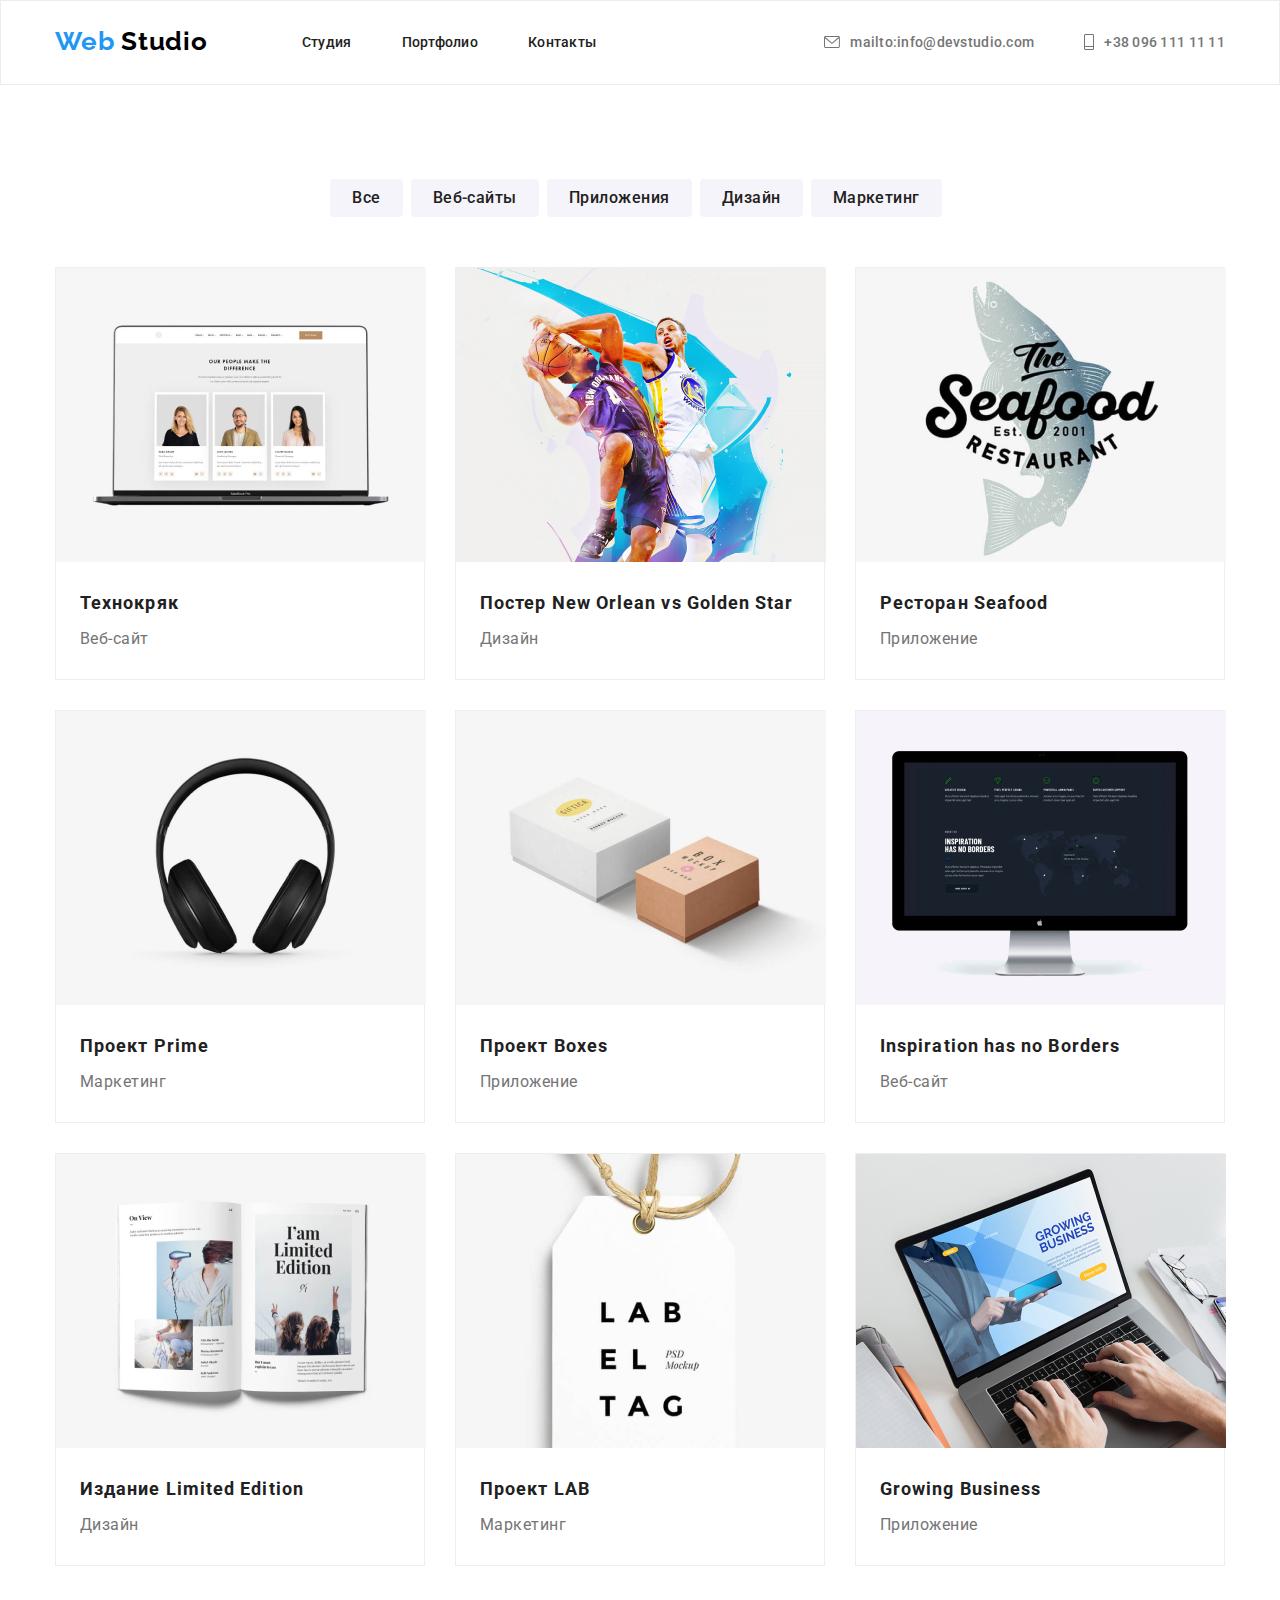
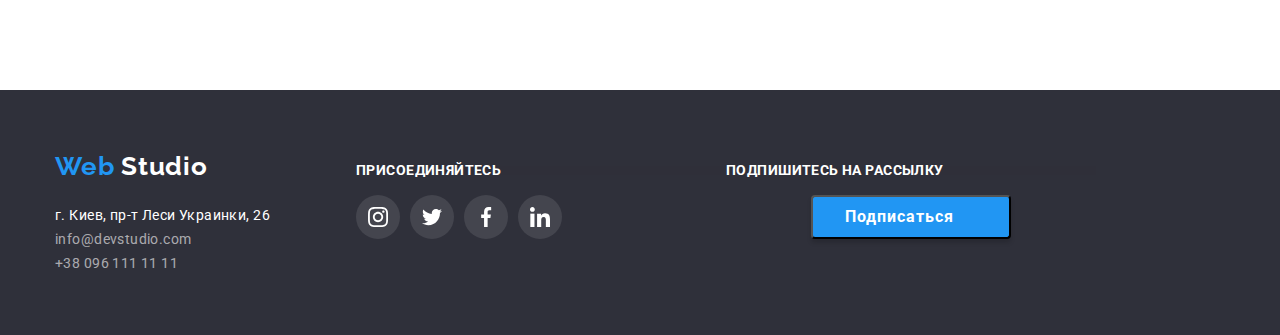
==== portfolio.html @ f8ed7c18 "Create portfolio.html" ====
<!DOCTYPE html>
<html lang="ru">
	<head>
		<meta charset="UTF-8" />
		<meta name="viewport" content="width=device-width, initial-scale=1.0" />
		<meta http-equiv="X-UA-Compatible" content="ie=edge" />
		<title>WebStudio</title>
		<link
			href="https://fonts.googleapis.com/css2?family=Raleway:wght@700&family=Roboto:wght@400;500;700;900&display=swap"
			rel="stylesheet"
		/>
		<link rel="stylesheet" href="./css/normalize.css" />
		<link rel="stylesheet" href="./css/style.css" />
	</head>
	<body>
		<header>
			<div class="conteiner flexbox">
				<nav class="navigation">
					<div class="logo">
						<p>
							<span class="words">Web</span>
							<span class="word">Studio</span>
						</p>
					</div>
					<ul class="list menu-list">
						<li class="menu-item"><a href="./index.html" class="menu-link">Студия</a></li>
						<li class="menu-item"><a href="./portfolio.html" class="menu-link">Портфолио</a></li>
						<li class="menu-item"><a href="#" class="menu-link">Контакты</a></li>
					</ul>
				</nav>
				<ul class="list adres-list">
					<li class="adres">
						<a href="mailto:info@devstudio.com" class="contacts-link" aria-label="написать письмо">
                          <svg class="sprite-envelope" width="16" height="12">
							 <use xlink:href="./images/sprite.svg#icon-envelope"></use>
						  </svg>
						  mailto:info@devstudio.com
					    </a>
					</li>
					<li class="adres">
						<a href="tel:+380961111111" class="contacts-link" aria-label="позвонить">
					       <svg class="sprite-smartphone" width="10" height="16">
						       <use xlink:href="./images/sprite.svg#icon-vector"></use>
						   </svg>
						   +38 096 111 11 11
						</a>
					</li>
				</ul>
			</div>
		</header>
		<main>
			<section class="section-portfolio">
				<div class="conteiner">
					<ul class="list portfolio-nav">
						<li class="portfolio-nav-item"><button type="button" class="btn-portfolio">Все</button></li>
						<li class="portfolio-nav-item"><button type="button" class="btn-portfolio">Веб-сайты</button></li>
						<li class="portfolio-nav-item"><button type="button" class="btn-portfolio">Приложения</button></li>
						<li class="portfolio-nav-item"><button type="button" class="btn-portfolio">Дизайн</button></li>
						<li class="portfolio-nav-item"><button type="button" class="btn-portfolio">Маркетинг</button></li>
					</ul>
					<ul class="list portfolio-main">
						<li class="portfolio">
							<a href="" class="porfolio-item">
								<img src="./images/img(1).jpg" alt="пример_работы_категории_веб-сайт" />
								<div class="portfolio-name">
									<h3 class="title-portfolio">Технокряк</h3>
									<!--<p class="portfolio-link">
										Технокряк это современная площадка распространения коронавируса. Компании используют эту платформу для
										цифрового шпионажа и атак на защищённые сервера конкурентов.
									</p>-->
									<p class="category-portfolio">Веб-сайт</p>
								</div>
							</a>
						</li>
						<li class="portfolio">
							<a href="" class="porfolio-item">
								<img src="./images/img(2).jpg" alt="пример_работы_категории_дизайн" />
								<div class="portfolio-name">
									<h3 class="title-portfolio">Постер New Orlean vs Golden Star</h3>
								    <!--<p class="portfolio-link">
									    Технокряк это современная площадка распространения коронавируса. Компании используют эту платформу для
									    цифрового шпионажа и атак на защищённые сервера конкурентов.
								    </p>-->
								    <p class="category-portfolio">Дизайн</p>
								</div>
							</a>
						</li>
						<li class="portfolio">
							<a href="" class="porfolio-item">
								<img src="./images/img(3).jpg" alt="пример_работы_категории_приложение" />
								<div class="portfolio-name">
									<h3 class="title-portfolio">Ресторан Seafood</h3>
									<!--<p class="portfolio-link">
										Технокряк это современная площадка распространения коронавируса. Компании используют эту платформу для
										цифрового шпионажа и атак на защищённые сервера конкурентов.
									</p>-->
									<p class="category-portfolio">Приложение</p>
								</div>
							</a>
						</li>
						<li class="portfolio">
							<a href="" class="porfolio-item">
								<img src="./images/img(4).jpg" alt="пример_работы_категории_маркетинг" />
								<div class="portfolio-name">
									<h3 class="title-portfolio">Проект Prime</h3>
									<!--<p class="portfolio-link">
										Технокряк это современная площадка распространения коронавируса. Компании используют эту платформу для
										цифрового шпионажа и атак на защищённые сервера конкурентов.
									</p>-->
									<p class="category-portfolio">Маркетинг</p>
								</div>
							</a>
						</li>
						<li class="portfolio">
							<a href="" class="porfolio-item">
								<img src="./images/img(5).jpg" alt="пример_работы_категории_приложение" />
								<div class="portfolio-name">
									<h3 class="title-portfolio">Проект Boxes</h3>
									<!--<p class="portfolio-link">
										Технокряк это современная площадка распространения коронавируса. Компании используют эту платформу для
										цифрового шпионажа и атак на защищённые сервера конкурентов.
									</p>-->
									<p class="category-portfolio">Приложение</p>
								</div>
							</a>
						</li>
						<li class="portfolio">
							<a href="" class="porfolio-item">
								<img src="./images/img(6).jpg" alt="пример_работы_категории_веб-сайт" />
								<div class="portfolio-name">
									<h3 class="title-portfolio">Inspiration has no Borders</h3>
									<!--<p class="portfolio-link">
										Технокряк это современная площадка распространения коронавируса. Компании используют эту платформу для
										цифрового шпионажа и атак на защищённые сервера конкурентов.
									</p>-->
									<p class="category-portfolio">Веб-сайт</p>
								</div>
							</a>
						</li>
						<li class="portfolio">
							<a href="" class="porfolio-item">
								<img src="./images/img(7).jpg" alt="пример_работы_категории_дизайн" />
								<div class="portfolio-name">
									<h3 class="title-portfolio">Издание Limited Edition</h3>
									<!--<p class="portfolio-link">
										Технокряк это современная площадка распространения коронавируса. Компании используют эту платформу для
										цифрового шпионажа и атак на защищённые сервера конкурентов.
									</p>-->
									<p class="category-portfolio">Дизайн</p>
								</div>
							</a>
						</li>
						<li class="portfolio">
							<a href="" class="porfolio-item">
								<img src="./images/img(8).jpg" alt="пример_работы_категории_маркетинг" />
								<div class="portfolio-name">
									<h3 class="title-portfolio">Проект LAB</h3>
								    <!--<p class="portfolio-link">
									    Технокряк это современная площадка распространения коронавируса. Компании используют эту платформу для
									    цифрового шпионажа и атак на защищённые сервера конкурентов.
								    </p>-->
								    <p class="category-portfolio">Маркетинг</p>
								</div>
							</a>
						</li>
						<li class="portfolio">
							<a href="" class="porfolio-item">
								<img src="./images/img(9).jpg" alt="пример_работы_категории_приложение" />
								<div class="portfolio-name">
									<h3 class="title-portfolio">Growing Business</h3>
									<!--<p class="portfolio-link">
										Технокряк это современная площадка распространения коронавируса. Компании используют эту платформу для
										цифрового шпионажа и атак на защищённые сервера конкурентов.
									</p>-->
									<p class="category-portfolio">Приложение</p>
								</div>
							</a>
						</li>
					</ul>
				</div>
			</section>
		</main>
		<footer class="footer">
			<div class="conteiner footer-flexbox">
				<div class="footer-address">
					<div class="logo footer-logo">
						<p>
							<span class="words">Web</span>
							<span class="word">Studio</span>
						</p>
					</div>
					<address>
						<a href="./" class="contacts maps">г. Киев, пр-т Леси Украинки, 26</a>
						<br />
						<a href="mailto:info@devstudio.com" class="contacts">info@devstudio.com</a>
						<br />
						<a href="tel:+380961111111" class="contacts">+38 096 111 11 11</a>
						<br />
					</address>
				</div>
				<div class="footer-link">
					<p class="title tatle-item">Присоединяйтесь</p>
					<ul class="list">
						<li class="icon-list">
							<a href="https://www.instagram.com/" target="_blank" rel="noopener noreferrer" aria-label="ссылка Инстаграм" class="icon-footer">
								<svg class="social-icon">
									<use href="./images/sprite.svg#icon-instagram"></use>
								</svg>
							</a>
						</li>
						<li class="icon-list">
							<a href="https://twitter.com/" target="_blank" rel="noopener noreferrer" aria-label="ссылка Твиттер" class="icon-footer">
								<svg class="social-icon">
									<use href="./images/sprite.svg#icon-twitter"></use>
								</svg>
							</a>
						</li>
						<li class="icon-list">
							<a href="https://www.facebook.com/" target="_blank" rel="noopener noreferrer" aria-label="ссылка Файсбук" class="icon-footer">
								<svg class="social-icon">
									<use href="./images/sprite.svg#icon-facebook"></use>
								</svg>
							</a>	
						</li>
						<li class="icon-list">
							<a href="https://www.linkedin.com/" target="_blank" rel="noopener noreferrer" aria-label="ссылка Линкед ЛинкедИн" class="icon-footer">
								<svg class="social-icon">
									<use href="./images/sprite.svg#icon-linkedin"></use>
								</svg>
							</a>
						</li>
					</ul>
				</div>
				<div>
					<p class="title tatle-item">Подпишитесь на рассылку</p>
					<button class="btn">Подписаться</button>
				</div>
			</div>
		</footer>
	</body>
</html>
---- css/style.css ----
/*font-family: 'Raleway', sans-serif;
font-family: 'Roboto', sans-serif; */

html {
	box-sizing: border-box;
  }
  
  *,
  *::before,
  *::after {
	box-sizing: inherit;
  }

body {
	font-family: Roboto;
	font-size: 14px;
	line-height: 24px;
	letter-spacing: 0.03em;
	color: #757575;
}

.conteiner {
	width: 1200px;
	padding-left: 15px;
	padding-right: 15px;
	margin-left: auto;
	margin-right: auto;
}

header {
	border: 1px solid #ECECEC;
}

h2 {
	margin: 0px 0px 30px 0px;
}

.logo {
	font-family: Raleway;
	font-style: normal;
	font-weight: 700;
	font-size: 26px;
	line-height: 1.29em;
	letter-spacing: 0.03em;
	color: #000000;
	margin: 24px 94px 25px 0px;
}

.words {
	color: #2196f3;
}

.list {
	list-style: none;
	padding: 0;
	margin: 0;
	display: flex;
}

.section {
	padding: 94px 0px;
}

.section-advantages {
	padding-top: 94px;
}

.navigation {
	display: flex;
	align-items: center;
	margin-right: auto;
}

.adres-list {
	display: flex;
	align-items: center;
}

.adres:not(:last-child) {
	margin-right: 50px;
}

.menu-list {
	display: flex;
}

.menu-item:not(:last-child) {
	margin-right: 50px;
}

.menu-link {
	font-weight: 500;
	font-size: 14px;
	line-height: 1.25em;
	letter-spacing: 0.02em;
	color: #212121;
	text-decoration: none;
}

.menu-link:hover,
.menu-link:focus,
.contacts-link:hover,
.contacts-link:focus,
.contacts:hover,
.contacts:focus,
.partner-item:hover,
.partner-item:focus {
	color: #2196f3;
}

.contacts-link {
	display: flex;
	align-items: center;
	font-weight: 500;
	font-size: 14px;
	line-height: 1.25em;
	letter-spacing: 0.02em;
	color: #757575;
	text-decoration: none;
}

.sprite-envelope, .sprite-smartphone {
	margin-right: 10px;
	fill: currentColor;
}

.flexbox {
	display: flex;
	justify-content: flex-end;
	align-items: center;
}

.hero {
	padding-top: 200px;
	padding-bottom: 200px;
	text-align: center;
	background-color: #2f303a;
}

.fon {
	max-width: 1600px;
    margin-left: auto;
	margin-right: auto;
	background-color: #C4C4C4;;
	background-image: linear-gradient( to right, rgba(47, 48, 58, 40%), rgba(47, 48, 58, 40%) ), url(../images/hero.png);
	background-size: cover;
    background-repeat: no-repeat;
    background-position: center;
	}

.page-title {
	font-weight: 900;
	font-size: 44px;
	line-height: 1.37em;
	text-align: center;
	letter-spacing: 0.06em;
	text-transform: uppercase;
	margin-top: 0px;
	margin-bottom: 30px;
	margin-left: auto;
	margin-right: auto;
	color: #ffffff;
}

.section-title {
	font-weight: 700;
	font-size: 36px;
	line-height: 1.75em;
	text-align: center;
	letter-spacing: 0.03em;
	color: #212121;
}

.visually-hidden {
	position: absolute !important;
	clip: rect(1px 1px 1px 1px);
	/* IE6, IE7 */
	clip: rect(1px, 1px, 1px, 1px);
	padding: 0 !important;
	border: 0 !important;
	height: 1px !important;
	width: 1px !important;
	overflow: hidden;
}

.btn {
	font-weight: bold;
	font-size: 16px;
	line-height: 1.25em;
	display: flex;
	align-items: center;
	text-align: center;
	letter-spacing: 0.06em;
	color: #ffffff;
	background: #2196f3;
	box-shadow: 0px 4px 4px rgba(0, 0, 0, 0.15);
	border-radius: 4px;
	padding: 10px 32px;
	margin: auto;
	min-width: 200px;
}

.advantages {
	justify-content: space-between;
}

.advantages-item {
	width: calc((100% - 30px * 3) / 4);
	margin-right: 30px;
}

.advantages-item:nth-child(4n) {
	margin-right: 0px;
}

.advantages-icon:after{ 
	content: " ";
	display: block;
	width: 270px;
	height: 120px;
	background: #F5F4FA;;
	padding: auto;
}

img {
	border-style: none;
}

.title {
	font-weight: 700;
	font-size: 14px;
	line-height: 0.67em;
	letter-spacing: 0.03em;
	text-transform: uppercase;
	color: #212121;
	margin-bottom: 10px;
}

.antenna::before{
	content: " ";
	display: block;
	width: 270px;
	height: 120px;
	background-color: #F5F4FA;
	background-image: url(../images/antenna.png);
	background-repeat: no-repeat;
	background-position: 50% 50%;
	margin-bottom: 30px;
}

.clock::before{
	content: " ";
	display: block;
	width: 270px;
	height: 120px;
	background-color: #F5F4FA;
	background-image: url(../images/clock.png);
	background-repeat: no-repeat;
	background-position: 50% 50%;
	margin-bottom: 30px;
}

.diagram::before{
	content: " ";
	display: block;
	width: 270px;
	height: 120px;
	background-color: #F5F4FA;
	background-image: url(../images/diagram.png);
	background-repeat: no-repeat;
	background-position: 50% 50%;
	margin-bottom: 30px;
}

.astronaut::before{
	content: " ";
	display: block;
	width: 270px;
	height: 120px;
	background-color: #F5F4FA;
	background-image: url(../images/astronaut.png);
	background-repeat: no-repeat;
	background-position: 50% 50%;
	margin-bottom: 30px;
}

h3 {
	margin: 0;
}

.tatle-item {
	margin: 0px 0px 20px 0px;
	font-weight: 700;
	font-size: 14px;
	line-height: 0.67em;
	text-align: center;
	letter-spacing: 0.03em;
	text-transform: uppercase;
	color: #ffffff;
	background: rgba(47, 48, 58, 0.8);
	width: 370px;
}

p {
	margin: 0px 0px 0px 0px;
}

.page-title {
	width: 696px;
}

.main-text {
	font-size: 14px;
	line-height: 24px;
	letter-spacing: 0.03em;
	width: 270px;
	height: 75px;
}

.about-us-list {
	display: flex;
	flex-wrap: wrap;
}

.about-us-item {
	width: 370px;
	height: 294px;
	width: calc((100% - 30px * 2) / 3);
	margin-right: 30px;
}

.about-us-img {
	display: block;
}

.about-us-item:nth-child(3n) {
	margin-right: 0;
}

.team-section {
	background-color: #f5f4fa;
	padding-top: 94px;
}

.team-list {
	display: flex;
	flex-wrap: wrap;
}

.team {
	text-align: center;
	padding-bottom: 24px;
	width: calc((100% - 30px * 3) / 4);
	margin-right: 30px;
	width: 270px;
	background: #ffffff;
	border-radius: 0px 0px 4px 4px;
	box-shadow: 0px 1px 3px rgba(0, 0, 0, 0.12), 0px 1px 1px rgba(0, 0, 0, 0.14), 0px 2px 1px rgba(0, 0, 0, 0.2);
}

.team:nth-child(4n) {
	margin-right: 0px;
}

.team-photo {
	margin-bottom: 30px;
}

.team-title {
	height: 19px;
}

.team-position {
	font-size: 16px;
	line-height: 0.79em;
	text-align: center;
	letter-spacing: 0.03em;
	color: #757575;
	margin-bottom: 16px;
}

.icon-list:not(:last-child) {
	margin-right: 10px;
}

.icon {
	display: block;
    padding-top: 12px;
    padding-right: 12px;
    padding-left: 12px;
    padding-bottom: 12px;
    color: #AFB1B8;
    width: 44px;
    height: 44px;
    border-radius: 50%;
}

.icon:hover,
.icon:focus {
	color: #ffffff;
	background-color: #2196F3;;
}

.social-icon {
	fill: currentColor;
	display: flex;
	width: 20px;
	height: 20px;
}

.social-media {
	display: flex;
    justify-content: center;
	width: 270;
	height: 44;
}

.footer {
	background-color: #2f303a;
	padding-top: 60px;
	padding-bottom: 60px;
}

.footer-flexbox {
	display: flex;
	align-items: baseline;
}

.footer-logo {
	font-family: Raleway;
	font-style: normal;
	font-weight: 700;
	font-size: 26px;
	line-height: 1.29em;
	letter-spacing: 0.03em;
	color: #ffffff;
	margin: 0px 0px 20px 0px;
}

.footer-address {
	margin-right: 70px;
	width: 231px;
}

a {
	font-style: normal;
}

.footer-link {
	display: block;
}

.icon-footer {
	display: block;
	padding: 12px;
	color: #FFFFFF;
	background-color: rgba(255, 255, 255, 0.1);
	width: 44px;
	height: 44px;
	border-radius: 50%;
}

.icon-footer:hover,
.icon-footer:focus {
	background-color: #2196F3;
}

p.tatle-item {
	text-align: start;
	width: 370px;
}

.contacts {
	letter-spacing: 0.03em;
	color: rgba(255, 255, 255, 0.6);
	text-decoration: none;
	width: 231px;
	height: 21px;
}

.maps {
	color: #ffffff;
}

.btn-portfolio {
	font-weight: 500;
	font-size: 16px;
	line-height: 1.08em;
	text-align: center;
	letter-spacing: 0.03em;
	color: #212121;
	background: #f5f4fa;
	border-radius: 4px;
	border: 0px;
	padding: 6px 22px;
	margin-right: 8px;
	height: 38px;
}

.btn-portfolio:nth-child(5n) {
	margin-right: 0px;
}

.btn-portfolio:hover,
.btn-portfolio:focus {
	font-weight: 500;
	font-size: 16px;
	line-height: 1.08em;
	text-align: center;
	letter-spacing: 0.03em;
	color: #ffffff;
	background: #2196f3;
	box-shadow: 0px 3px 1px rgba(0, 0, 0, 0.1), 0px 1px 2px rgba(0, 0, 0, 0.08), 0px 2px 2px rgba(0, 0, 0, 0.12);
	border-radius: 4px;
}

.portfolio-nav {
	display: flex;
	justify-content: center;
	margin-bottom: 50px;
}

.section-portfolio {
	padding-top: 94px;
	padding-bottom: 94px;
}

.title-portfolio {
	font-weight: 700;
	font-size: 18px;
	line-height: 1.5em;
	letter-spacing: 0.06em;
	color: #212121;
	text-decoration: none;
	width: 322px;
	height: 36px;
	margin-bottom: 4px;
}

.portfolio-main {
	display: flex;
	flex-wrap: wrap;
}

.portfolio {
	width: calc((100% - 30px * 2) / 3);
	margin-right: 30px;
	margin-bottom: 30px;
	width: 370;
	background: #FFFFFF;
    border: 1px solid #EEEEEE;
    box-sizing: border-box;
}

.portfolio:nth-child(3n) {
	margin-right: 0px;
}

.porfolio-item {
	text-decoration: none;
}

.category-portfolio {
	font-size: 16px;
	line-height: 1.25em;
	letter-spacing: 0.03em;
	color: #757575;
	text-decoration: none;
	height: 30px;
}

.portfolio-link {
	font-size: 18px;
	line-height: 1.17em;
	letter-spacing: 0.03em;
	color: #ffffff;
	text-decoration: none;
	background: rgba(33, 150, 243, 0.9);
}

.portfolio-name {
	padding: 20px 24px;
}

.partner {
	width: calc((100% - 30px * 5) / 6);
	margin-right: 30px;
}

.partner:nth-child(6n) {
	margin-right: 0;
}

.partner-item {
	display: inline-flex;
	justify-content: center;
	align-items: center;
	width: 170px;
	height: 90px;
	border: 1px solid #afb1b8;
	fill:  #afb1b8;
	border-radius: 4px;
}

.partner-link {
	color: currentColor;
}

.partner-item:hover,
.partner-item:focus {
  fill: #2196F3;
  border-color: #2196F3;
}
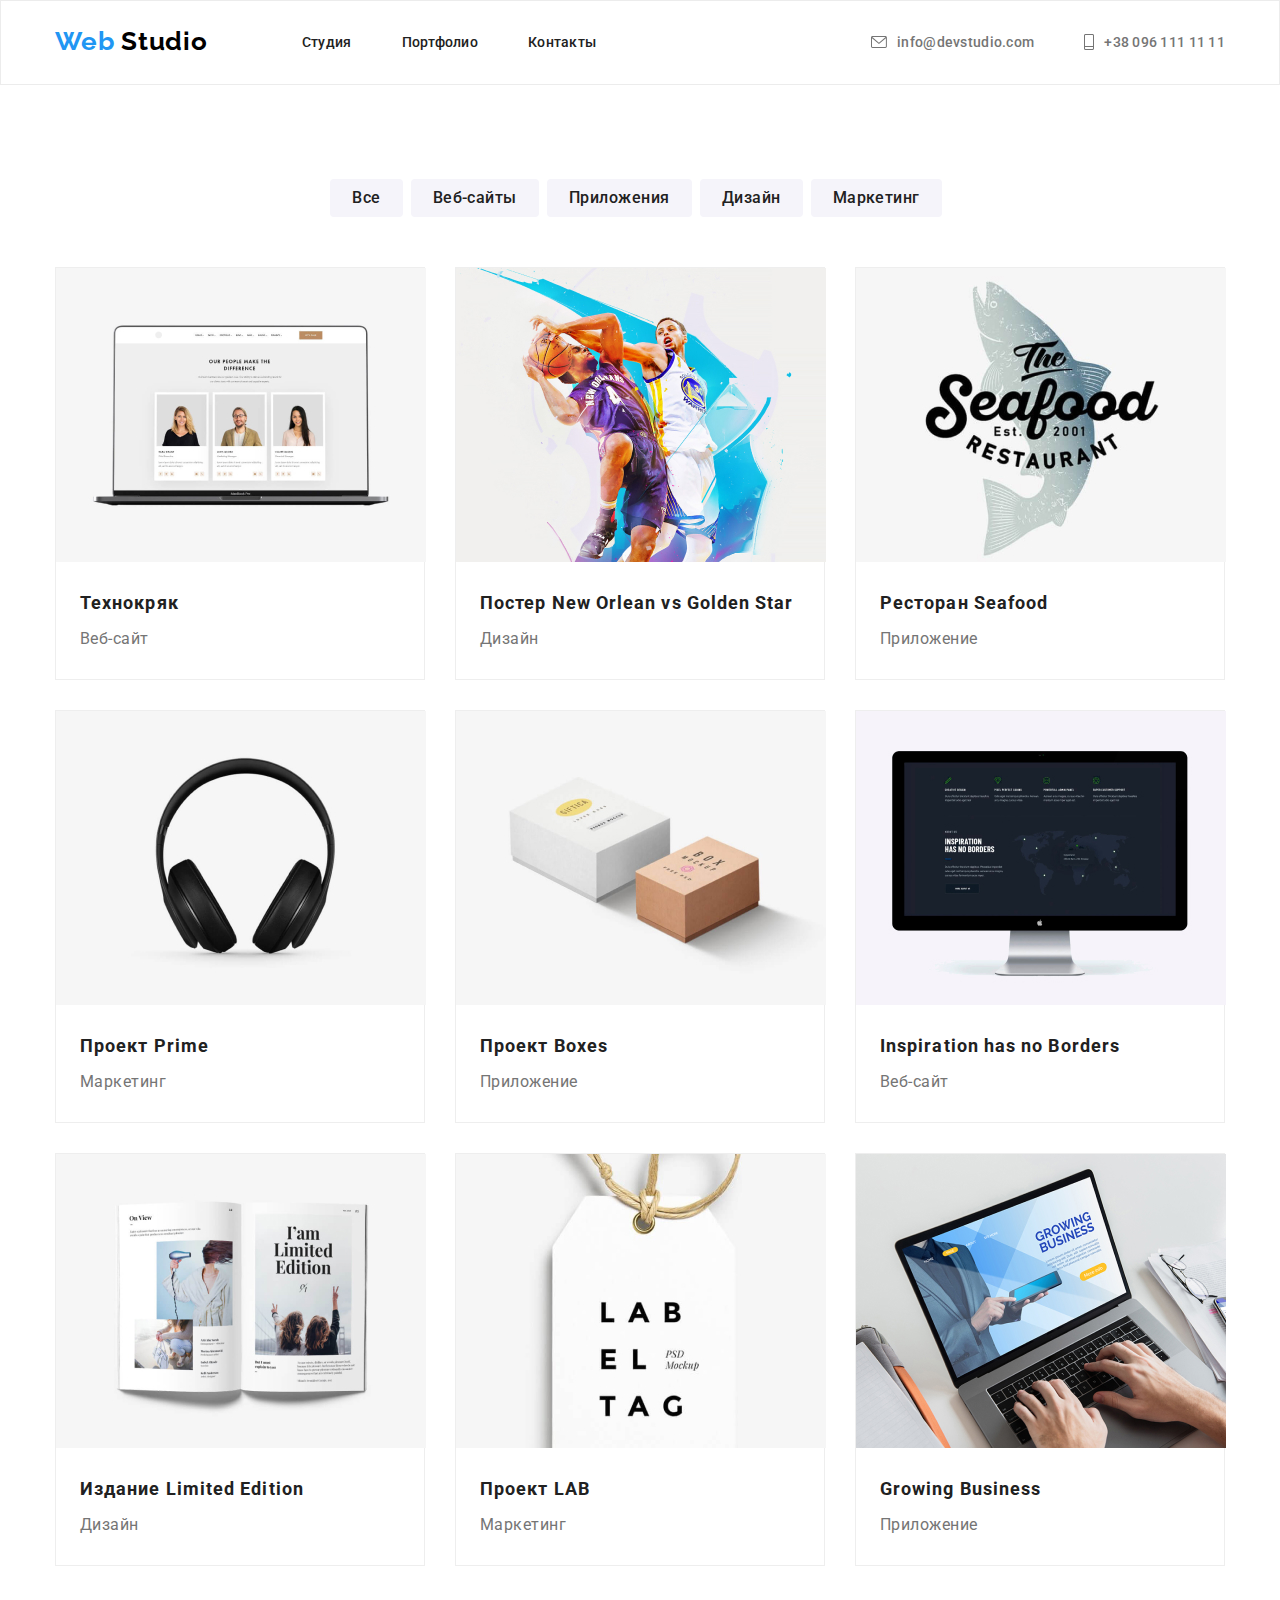
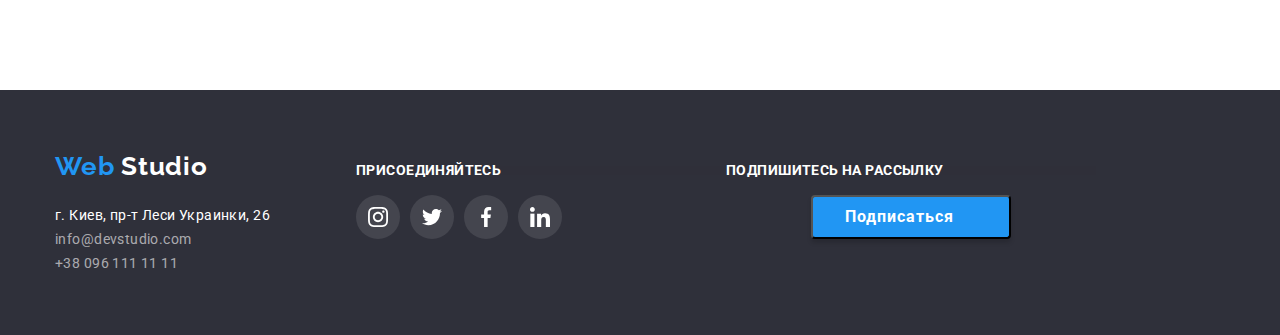
==== commit aaf72c74: "Update portfolio.html" ====
--- a/portfolio.html
+++ b/portfolio.html
@@ -34,7 +34,7 @@
                           <svg class="sprite-envelope" width="16" height="12">
 							 <use xlink:href="./images/sprite.svg#icon-envelope"></use>
 						  </svg>
-						  mailto:info@devstudio.com
+						  info@devstudio.com
 					    </a>
 					</li>
 					<li class="adres">
--- a/css/style.css
+++ b/css/style.css
@@ -552,6 +552,11 @@
     box-sizing: border-box;
 }
 
+.portfolio:hover,
+.portfolio:focus {
+	box-shadow: 0px 1px 1px rgba(0, 0, 0, 0.12), 0px 4px 4px rgba(0, 0, 0, 0.06), 1px 4px 6px rgba(0, 0, 0, 0.16);
+}
+
 .portfolio:nth-child(3n) {
 	margin-right: 0px;
 }
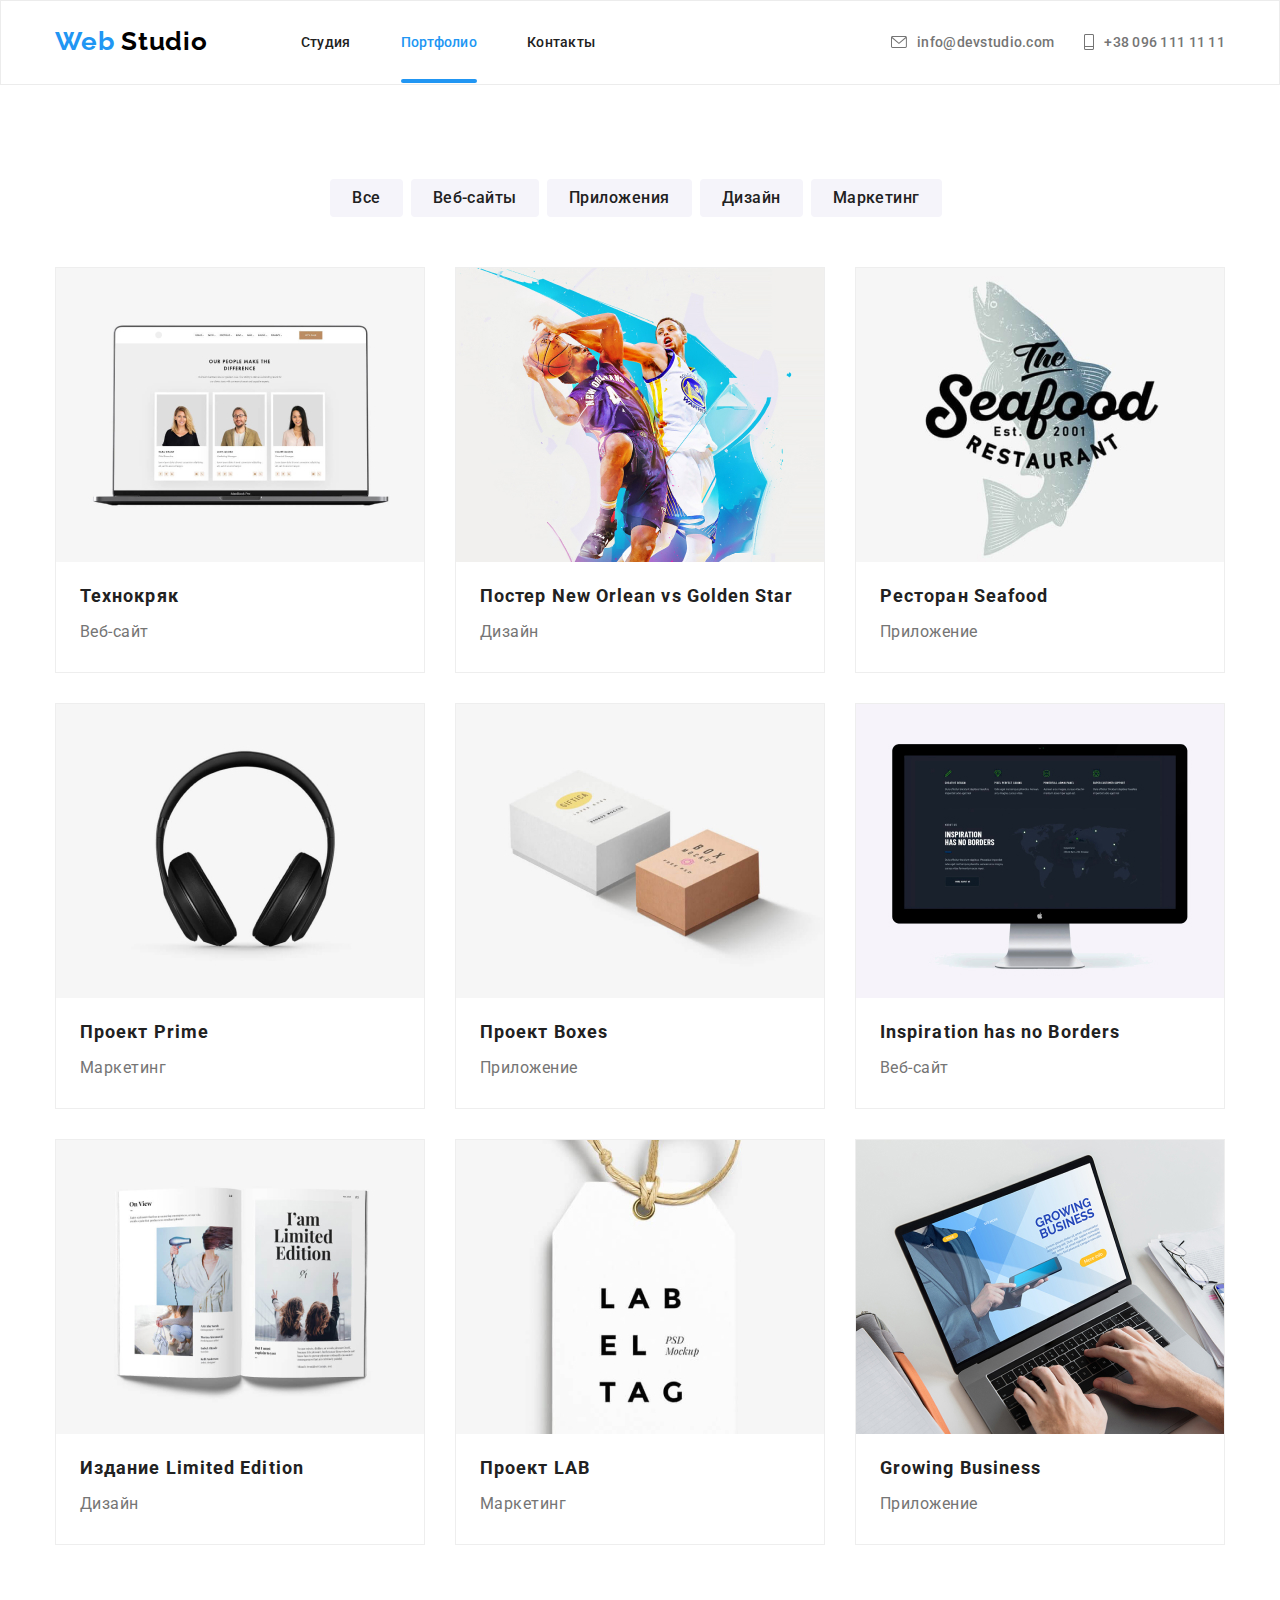
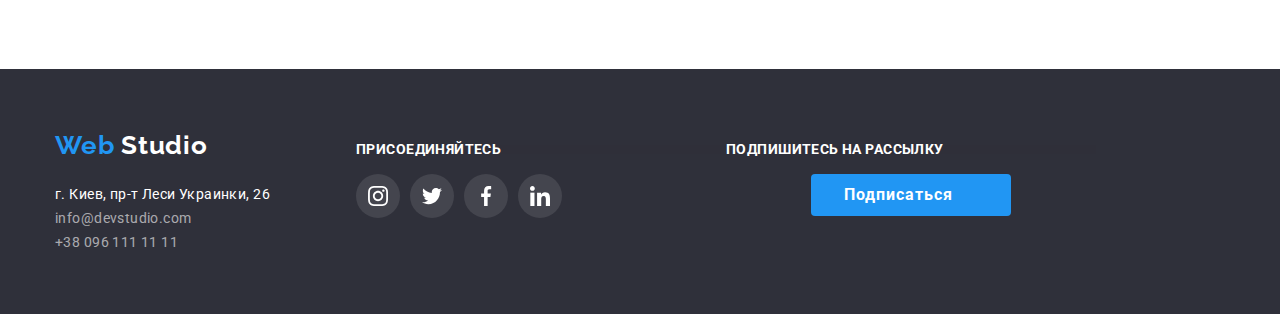
==== commit ee0cc02f: "Update portfolio.html" ====
--- a/portfolio.html
+++ b/portfolio.html
@@ -13,7 +13,7 @@
 		<link rel="stylesheet" href="./css/style.css" />
 	</head>
 	<body>
-		<header>
+		<header class="header">
 			<div class="conteiner flexbox">
 				<nav class="navigation">
 					<div class="logo">
@@ -24,7 +24,7 @@
 					</div>
 					<ul class="list menu-list">
 						<li class="menu-item"><a href="./index.html" class="menu-link">Студия</a></li>
-						<li class="menu-item"><a href="./portfolio.html" class="menu-link">Портфолио</a></li>
+						<li class="menu-item"><a href="./portfolio.html" class="menu-link menu-activ">Портфолио</a></li>
 						<li class="menu-item"><a href="#" class="menu-link">Контакты</a></li>
 					</ul>
 				</nav>
@@ -59,119 +59,137 @@
 						<li class="portfolio-nav-item"><button type="button" class="btn-portfolio">Маркетинг</button></li>
 					</ul>
 					<ul class="list portfolio-main">
-						<li class="portfolio">
-							<a href="" class="porfolio-item">
-								<img src="./images/img(1).jpg" alt="пример_работы_категории_веб-сайт" />
+						<li class="portfolio portfolio-card">
+							<a href="" class="porfolio-item">
+								<div class="portfolio-text">
+									<img src="./images/img(1).jpg" alt="пример_работы_категории_веб-сайт" class="card"/>
+									<p class="portfolio-link card-overlay">
+										Технокряк это современная площадка распространения коронавируса. Компании используют эту платформу для
+										цифрового шпионажа и атак на защищённые сервера конкурентов.
+									</p>
+								</div>
 								<div class="portfolio-name">
 									<h3 class="title-portfolio">Технокряк</h3>
-									<!--<p class="portfolio-link">
-										Технокряк это современная площадка распространения коронавируса. Компании используют эту платформу для
-										цифрового шпионажа и атак на защищённые сервера конкурентов.
-									</p>-->
 									<p class="category-portfolio">Веб-сайт</p>
 								</div>
 							</a>
 						</li>
-						<li class="portfolio">
-							<a href="" class="porfolio-item">
-								<img src="./images/img(2).jpg" alt="пример_работы_категории_дизайн" />
+						<li class="portfolio portfolio-card">
+							<a href="" class="porfolio-item">
+								<div class="portfolio-text">
+									<img src="./images/img(2).jpg" alt="пример_работы_категории_дизайн" class="card"/>
+									<p class="portfolio-link card-overlay">
+										Технокряк это современная площадка распространения коронавируса. Компании используют эту платформу для
+										цифрового шпионажа и атак на защищённые сервера конкурентов.
+									</p>
+								</div>
 								<div class="portfolio-name">
 									<h3 class="title-portfolio">Постер New Orlean vs Golden Star</h3>
-								    <!--<p class="portfolio-link">
-									    Технокряк это современная площадка распространения коронавируса. Компании используют эту платформу для
-									    цифрового шпионажа и атак на защищённые сервера конкурентов.
-								    </p>-->
 								    <p class="category-portfolio">Дизайн</p>
 								</div>
 							</a>
 						</li>
-						<li class="portfolio">
-							<a href="" class="porfolio-item">
-								<img src="./images/img(3).jpg" alt="пример_работы_категории_приложение" />
+						<li class="portfolio portfolio-card">
+							<a href="" class="porfolio-item">
+								<div class="portfolio-text">
+									<img src="./images/img(3).jpg" alt="пример_работы_категории_приложение" class="card"/>
+									<p class="portfolio-link card-overlay">
+										Технокряк это современная площадка распространения коронавируса. Компании используют эту платформу для
+										цифрового шпионажа и атак на защищённые сервера конкурентов.
+									</p>
+								</div>
 								<div class="portfolio-name">
 									<h3 class="title-portfolio">Ресторан Seafood</h3>
-									<!--<p class="portfolio-link">
-										Технокряк это современная площадка распространения коронавируса. Компании используют эту платформу для
-										цифрового шпионажа и атак на защищённые сервера конкурентов.
-									</p>-->
 									<p class="category-portfolio">Приложение</p>
 								</div>
 							</a>
 						</li>
-						<li class="portfolio">
-							<a href="" class="porfolio-item">
-								<img src="./images/img(4).jpg" alt="пример_работы_категории_маркетинг" />
+						<li class="portfolio portfolio-card">
+							<a href="" class="porfolio-item">
+								<div class="portfolio-text">
+									<img src="./images/img(4).jpg" alt="пример_работы_категории_маркетинг" class="card"/>
+									<p class="portfolio-link card-overlay">
+										Технокряк это современная площадка распространения коронавируса. Компании используют эту платформу для
+										цифрового шпионажа и атак на защищённые сервера конкурентов.
+									</p>
+								</div>
 								<div class="portfolio-name">
 									<h3 class="title-portfolio">Проект Prime</h3>
-									<!--<p class="portfolio-link">
-										Технокряк это современная площадка распространения коронавируса. Компании используют эту платформу для
-										цифрового шпионажа и атак на защищённые сервера конкурентов.
-									</p>-->
 									<p class="category-portfolio">Маркетинг</p>
 								</div>
 							</a>
 						</li>
-						<li class="portfolio">
-							<a href="" class="porfolio-item">
-								<img src="./images/img(5).jpg" alt="пример_работы_категории_приложение" />
+						<li class="portfolio portfolio-card">
+							<a href="" class="porfolio-item">
+								<div class="portfolio-text">
+									<img src="./images/img(5).jpg" alt="пример_работы_категории_приложение" class="card"/>
+									<p class="portfolio-link card-overlay">
+										Технокряк это современная площадка распространения коронавируса. Компании используют эту платформу для
+										цифрового шпионажа и атак на защищённые сервера конкурентов.
+									</p>
+								</div>
 								<div class="portfolio-name">
 									<h3 class="title-portfolio">Проект Boxes</h3>
-									<!--<p class="portfolio-link">
-										Технокряк это современная площадка распространения коронавируса. Компании используют эту платформу для
-										цифрового шпионажа и атак на защищённые сервера конкурентов.
-									</p>-->
 									<p class="category-portfolio">Приложение</p>
 								</div>
 							</a>
 						</li>
-						<li class="portfolio">
-							<a href="" class="porfolio-item">
-								<img src="./images/img(6).jpg" alt="пример_работы_категории_веб-сайт" />
+						<li class="portfolio portfolio-card">
+							<a href="" class="porfolio-item">
+								<div class="portfolio-text">
+									<img src="./images/img(6).jpg" alt="пример_работы_категории_веб-сайт" class="card"/>
+									<p class="portfolio-link card-overlay">
+										Технокряк это современная площадка распространения коронавируса. Компании используют эту платформу для
+										цифрового шпионажа и атак на защищённые сервера конкурентов.
+									</p>
+								</div>
 								<div class="portfolio-name">
 									<h3 class="title-portfolio">Inspiration has no Borders</h3>
-									<!--<p class="portfolio-link">
-										Технокряк это современная площадка распространения коронавируса. Компании используют эту платформу для
-										цифрового шпионажа и атак на защищённые сервера конкурентов.
-									</p>-->
 									<p class="category-portfolio">Веб-сайт</p>
 								</div>
 							</a>
 						</li>
-						<li class="portfolio">
-							<a href="" class="porfolio-item">
-								<img src="./images/img(7).jpg" alt="пример_работы_категории_дизайн" />
+						<li class="portfolio portfolio-card">
+							<a href="" class="porfolio-item">
+								<div class="portfolio-text">
+									<img src="./images/img(7).jpg" alt="пример_работы_категории_дизайн" class="card"/>
+									<p class="portfolio-link card-overlay">
+										Технокряк это современная площадка распространения коронавируса. Компании используют эту платформу для
+										цифрового шпионажа и атак на защищённые сервера конкурентов.
+									</p>
+								</div>
 								<div class="portfolio-name">
 									<h3 class="title-portfolio">Издание Limited Edition</h3>
-									<!--<p class="portfolio-link">
-										Технокряк это современная площадка распространения коронавируса. Компании используют эту платформу для
-										цифрового шпионажа и атак на защищённые сервера конкурентов.
-									</p>-->
 									<p class="category-portfolio">Дизайн</p>
 								</div>
 							</a>
 						</li>
-						<li class="portfolio">
-							<a href="" class="porfolio-item">
-								<img src="./images/img(8).jpg" alt="пример_работы_категории_маркетинг" />
+						<li class="portfolio portfolio-card">
+							<a href="" class="porfolio-item">
+								<div class="portfolio-text">
+									<img src="./images/img(8).jpg" alt="пример_работы_категории_маркетинг" class="card"/>
+									<p class="portfolio-link card-overlay">
+										Технокряк это современная площадка распространения коронавируса. Компании используют эту платформу для
+										цифрового шпионажа и атак на защищённые сервера конкурентов.
+									</p>
+								</div>
 								<div class="portfolio-name">
 									<h3 class="title-portfolio">Проект LAB</h3>
-								    <!--<p class="portfolio-link">
-									    Технокряк это современная площадка распространения коронавируса. Компании используют эту платформу для
-									    цифрового шпионажа и атак на защищённые сервера конкурентов.
-								    </p>-->
 								    <p class="category-portfolio">Маркетинг</p>
 								</div>
 							</a>
 						</li>
-						<li class="portfolio">
-							<a href="" class="porfolio-item">
-								<img src="./images/img(9).jpg" alt="пример_работы_категории_приложение" />
+						<li class="portfolio portfolio-card">
+							<a href="" class="porfolio-item">
+								<div class="portfolio-text">
+									<img src="./images/img(9).jpg" alt="пример_работы_категории_приложение" class="card"/>
+									<p class="portfolio-link card-overlay">
+										Технокряк это современная площадка распространения коронавируса. Компании используют эту платформу для
+										цифрового шпионажа и атак на защищённые сервера конкурентов.
+									</p>
+								</div>
 								<div class="portfolio-name">
 									<h3 class="title-portfolio">Growing Business</h3>
-									<!--<p class="portfolio-link">
-										Технокряк это современная площадка распространения коронавируса. Компании используют эту платформу для
-										цифрового шпионажа и атак на защищённые сервера конкурентов.
-									</p>-->
 									<p class="category-portfolio">Приложение</p>
 								</div>
 							</a>
--- a/css/style.css
+++ b/css/style.css
@@ -27,10 +27,6 @@
 	margin-right: auto;
 }
 
-header {
-	border: 1px solid #ECECEC;
-}
-
 h2 {
 	margin: 0px 0px 30px 0px;
 }
@@ -43,7 +39,7 @@
 	line-height: 1.29em;
 	letter-spacing: 0.03em;
 	color: #000000;
-	margin: 24px 94px 25px 0px;
+	margin: 24px 93px 25px 0px;
 }
 
 .words {
@@ -77,11 +73,24 @@
 }
 
 .adres:not(:last-child) {
-	margin-right: 50px;
+	margin-right: 30px;
 }
 
 .menu-list {
 	display: flex;
+}
+
+.menu-item > .menu-link {
+	display: block;
+	transition: color 250ms cubic-bezier(0.4, 0, 0.2, 1);
+  }
+
+.menu-item {
+	position: relative;
+    display: inline-block;
+    padding-top: 32px;
+    padding-bottom: 32px;
+    transition: color 250ms cubic-bezier(0.4, 0, 0.2, 1);
 }
 
 .menu-item:not(:last-child) {
@@ -95,6 +104,7 @@
 	letter-spacing: 0.02em;
 	color: #212121;
 	text-decoration: none;
+	transition: color 250ms cubic-bezier(0.4, 0, 0.2, 1);
 }
 
 .menu-link:hover,
@@ -106,6 +116,21 @@
 .partner-item:hover,
 .partner-item:focus {
 	color: #2196f3;
+}
+
+.menu-link.menu-activ::after {
+	content: " ";
+	position: absolute;
+    bottom: 0px;
+    display: block;
+    width: 100%;
+    height: 4px;
+    background-color: #2196F3;;
+    border-radius: 2px;
+}
+
+.menu-link.menu-activ {
+color: #2196f3;
 }
 
 .contacts-link {
@@ -188,13 +213,11 @@
 	font-size: 16px;
 	line-height: 1.25em;
 	display: flex;
-	align-items: center;
-	text-align: center;
 	letter-spacing: 0.06em;
 	color: #ffffff;
-	background: #2196f3;
-	box-shadow: 0px 4px 4px rgba(0, 0, 0, 0.15);
-	border-radius: 4px;
+	background: #2196F3;
+	border: 1px solid transparent;
+    border-radius: 4px;
 	padding: 10px 32px;
 	margin: auto;
 	min-width: 200px;
@@ -288,6 +311,25 @@
 	margin: 0;
 }
 
+
+.title-img {
+	position: absolute;
+    display: flex;
+    justify-content: center;
+    align-items: center;
+    bottom: 0px;
+    width: 370px;
+    height: 70px;
+    margin: 0px;
+    font-weight: 700;
+    font-size: 14px;
+    line-height: 1.1;
+    letter-spacing: 0.03em;
+    text-transform: uppercase;
+    color: #ffffff;
+    background-color: rgba(47, 48, 58, 0.8);
+}
+
 .tatle-item {
 	margin: 0px 0px 20px 0px;
 	font-weight: 700;
@@ -323,6 +365,7 @@
 }
 
 .about-us-item {
+	position: relative;
 	width: 370px;
 	height: 294px;
 	width: calc((100% - 30px * 2) / 3);
@@ -392,7 +435,8 @@
     color: #AFB1B8;
     width: 44px;
     height: 44px;
-    border-radius: 50%;
+	border-radius: 50%;
+	transition: background-color 250ms cubic-bezier(0.4, 0, 0.2, 1), color 250ms cubic-bezier(0.4, 0, 0.2, 1);
 }
 
 .icon:hover,
@@ -458,6 +502,7 @@
 	width: 44px;
 	height: 44px;
 	border-radius: 50%;
+	transition: background-color 250ms cubic-bezier(0.4, 0, 0.2, 1);
 }
 
 .icon-footer:hover,
@@ -512,6 +557,10 @@
 	background: #2196f3;
 	box-shadow: 0px 3px 1px rgba(0, 0, 0, 0.1), 0px 1px 2px rgba(0, 0, 0, 0.08), 0px 2px 2px rgba(0, 0, 0, 0.12);
 	border-radius: 4px;
+}
+
+.header {
+	border: 1px solid #ECECEC;
 }
 
 .portfolio-nav {
@@ -574,9 +623,65 @@
 	height: 30px;
 }
 
+.portfolio .card {
+	display: block;
+}
+
+.card-overlay {
+    position: absolute;
+    top: 0;
+    left: 0;
+    width: 100%;
+    height: 100%;
+    background-color: var(--acent-overley-portfolio);
+    opacity: 0;
+    transform: translateY(50%);
+	transition: 250ms cubic-bezier(0.4, 0, 0.2, 1);
+}
+
+.portfolio-card:hover .card-overlay,
+.portfolio-card a:focus .card-overlay {
+  transform: translateY(0%);
+  transition: 250ms cubic-bezier(0.4, 0, 0.2, 1),
+    box-shadow 250ms cubic-bezier(0.4, 0, 0.2, 1);
+  opacity: 1;
+}
+
+.portfolio-card:hover,
+.portfolio-card:focus {
+  box-shadow: 0px 1px 1px rgba(0, 0, 0, 0.12), 0px 4px 4px rgba(0, 0, 0, 0.06),
+    1px 4px 6px rgba(0, 0, 0, 0.16);
+}
+
+.portfolio-text {
+	position: relative;
+    overflow: hidden;
+    display: block;
+    width: 100%;
+}
+
+portfolio-text {
+    position: absolute;
+    top: 0;
+    left: 0;
+    width: 100%;
+    height: 100%;
+    background-color: rgba(33, 150, 243, 0.9);
+    padding: 63px 24px;
+    font-weight: 400;
+    font-size: 18px;
+    line-height: 1.5;
+    color: #ffffff;
+    transform: translateY(100%);
+    transition: transform 250ms cubic-bezier(0.4, 0, 0.2, 1);
+}
+
 .portfolio-link {
-	font-size: 18px;
-	line-height: 1.17em;
+	margin-top: 0px;
+    margin-bottom: 0px;
+    padding: 63px 24px 63px 24px;
+   	font-size: 18px;
+	line-height: 1.56em;
 	letter-spacing: 0.03em;
 	color: #ffffff;
 	text-decoration: none;
@@ -605,6 +710,7 @@
 	border: 1px solid #afb1b8;
 	fill:  #afb1b8;
 	border-radius: 4px;
+	transition: color 250ms cubic-bezier(0.4, 0, 0.2, 1), border-color 250ms cubic-bezier(0.4, 0, 0.2, 1);
 }
 
 .partner-link {
